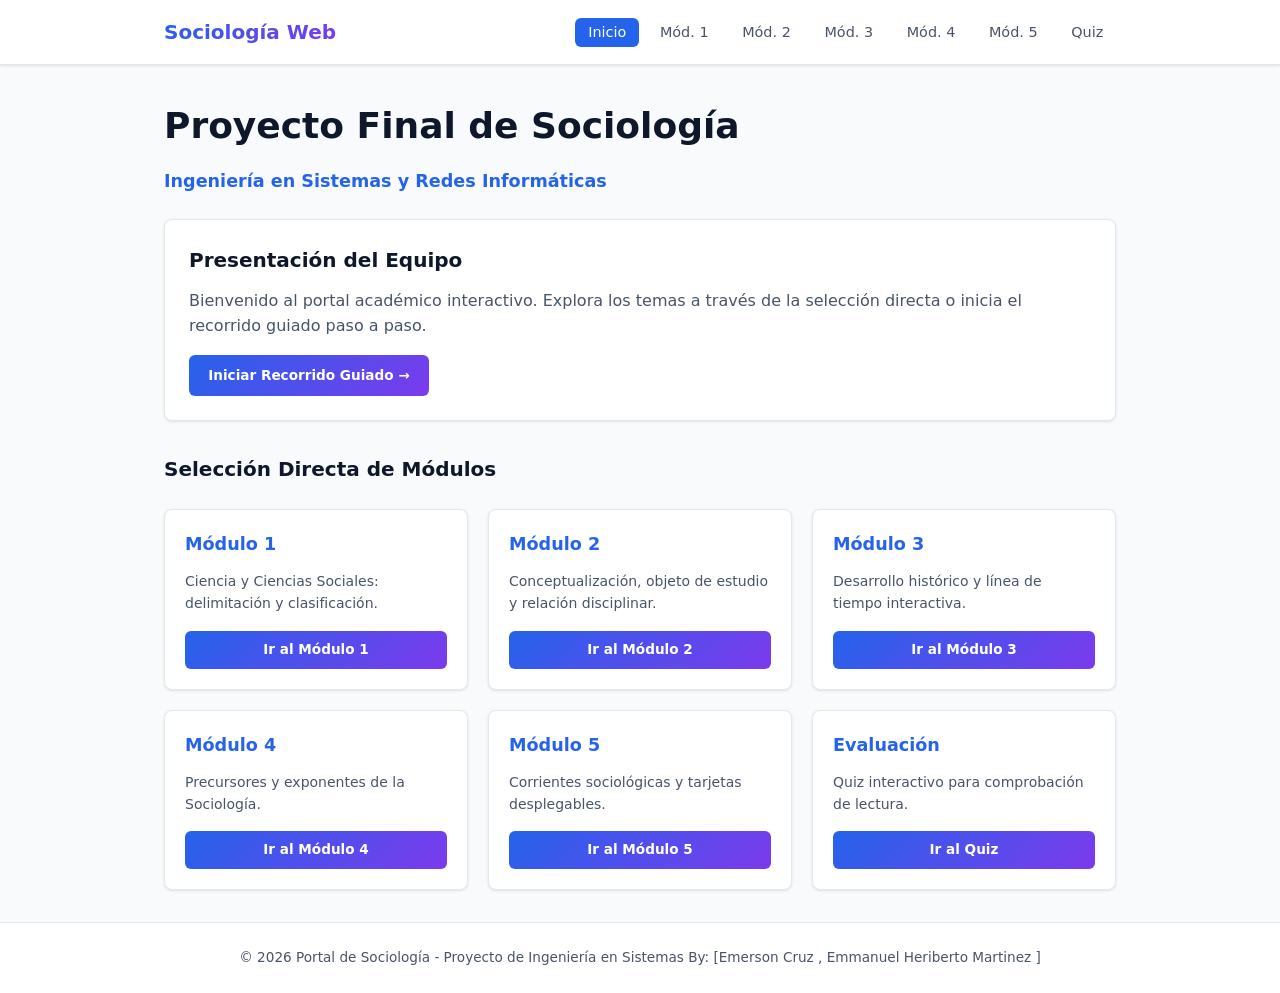
==== index.html @ 3f466002 "Primer commit" ====
<!DOCTYPE html>
<html lang="es">
<head>
  <meta charset="UTF-8">
  <meta name="viewport" content="width=device-width, initial-scale=1.0">
  <title>Inicio - Sociología Web</title>
  <link rel="stylesheet" href="diseño.css">
</head>
<body>

  <header>
    <nav>
      <div class="logo">Sociología Web</div>
      <ul>
        <li><a href="index.html" class="active">Inicio</a></li>
        <li><a href="modulo1.html">Mód. 1</a></li>
        <li><a href="modulo2.html">Mód. 2</a></li>
        <li><a href="modulo3.html">Mód. 3</a></li>
        <li><a href="modulo4.html">Mód. 4</a></li>
        <li><a href="modulo5.html">Mód. 5</a></li>
        <li><a href="quiz.html">Quiz</a></li>
      </ul>
    </nav>
  </header>

  <main>
    <section>
      <h1>Proyecto Final de Sociología</h1>
      <p class="subtitle">Ingeniería en Sistemas y Redes Informáticas</p>
      
      <div class="card">
        <h3>Presentación del Equipo</h3>
        <p>Bienvenido al portal académico interactivo. Explora los temas a través de la selección directa o inicia el recorrido guiado paso a paso.</p>
        <a href="modulo1.html" class="btn-link" style="display: inline-block; width: auto; padding: 0.6rem 1.2rem;">Iniciar Recorrido Guiado &rarr;</a>
      </div>

      <h3 style="margin-top: 2rem;">Selección Directa de Módulos</h3>
      <div class="modules-grid">
        <div class="module-card">
          <div>
            <h4>Módulo 1</h4>
            <p>Ciencia y Ciencias Sociales: delimitación y clasificación.</p>
          </div>
          <a href="modulo1.html" class="btn-link">Ir al Módulo 1</a>
        </div>

        <div class="module-card">
          <div>
            <h4>Módulo 2</h4>
            <p>Conceptualización, objeto de estudio y relación disciplinar.</p>
          </div>
          <a href="modulo2.html" class="btn-link">Ir al Módulo 2</a>
        </div>

        <div class="module-card">
          <div>
            <h4>Módulo 3</h4>
            <p>Desarrollo histórico y línea de tiempo interactiva.</p>
          </div>
          <a href="modulo3.html" class="btn-link">Ir al Módulo 3</a>
        </div>

        <div class="module-card">
          <div>
            <h4>Módulo 4</h4>
            <p>Precursores y exponentes de la Sociología.</p>
          </div>
          <a href="modulo4.html" class="btn-link">Ir al Módulo 4</a>
        </div>

        <div class="module-card">
          <div>
            <h4>Módulo 5</h4>
            <p>Corrientes sociológicas y tarjetas desplegables.</p>
          </div>
          <a href="modulo5.html" class="btn-link">Ir al Módulo 5</a>
        </div>

        <div class="module-card">
          <div>
            <h4>Evaluación</h4>
            <p>Quiz interactivo para comprobación de lectura.</p>
          </div>
          <a href="quiz.html" class="btn-link">Ir al Quiz</a>
        </div>
      </div>
    </section>
  </main>

  <footer>
    <p>&copy; 2026 Portal de Sociología - Proyecto de Ingeniería en Sistemas By: [Emerson Cruz , Emmanuel Heriberto Martinez 
      ]</p>
  </footer>

</body>
</html>
---- diseño.css ----
/* ==========================================
   1. VARIABLES DE ESTILO Y TEMAS
   ========================================== */
:root {
  --primary-color: #2563eb;
  --primary-dark: #1d4ed8;
  --secondary-color: #7c3aed;
  --bg-main: #f8fafc;
  --bg-card: #ffffff;
  --text-primary: #0f172a;
  --text-secondary: #475569;
  --border-color: #e2e8f0;
  --shadow-sm: 0 1px 3px rgba(0, 0, 0, 0.1);
  --shadow-md: 0 4px 6px -1px rgba(0, 0, 0, 0.1);
  --radius-sm: 6px;
  --radius-md: 8px;
  --gradient-brand: linear-gradient(135deg, var(--primary-color), var(--secondary-color));
}

/* ==========================================
   2. REINICIO Y ESTILOS GENERALES
   ========================================== */
* {
  box-sizing: border-box;
  margin: 0;
  padding: 0;
}

body {
  font-family: system-ui, -apple-system, BlinkMacSystemFont, 'Segoe UI', Roboto, Oxygen, Ubuntu, Cantarell, sans-serif;
  background-color: var(--bg-main);
  color: var(--text-primary);
  line-height: 1.6;
  display: flex;
  flex-direction: column;
  min-height: 100vh;
}

main {
  flex: 1;
  max-width: 1000px;
  width: 100%;
  margin: 2rem auto;
  padding: 0 1.5rem;
}

h1, h2, h3, h4 {
  color: var(--text-primary);
  margin-bottom: 0.75rem;
  font-weight: 700;
}

h1 { font-size: 2.25rem; }
h2 { font-size: 1.75rem; border-bottom: 2px solid var(--border-color); padding-bottom: 0.5rem; margin-bottom: 1.5rem; }
h3 { font-size: 1.25rem; }

p {
  color: var(--text-secondary);
  margin-bottom: 1rem;
}

.subtitle {
  font-size: 1.1rem;
  color: var(--primary-color);
  font-weight: 600;
  margin-bottom: 1.5rem;
}

/* ==========================================
   3. CABECERA Y NAVEGACIÓN PRINCIPAL
   ========================================== */
header {
  background-color: var(--bg-card);
  border-bottom: 1px solid var(--border-color);
  position: sticky;
  top: 0;
  z-index: 100;
  box-shadow: var(--shadow-sm);
}

nav {
  max-width: 1000px;
  margin: 0 auto;
  display: flex;
  justify-content: space-between;
  align-items: center;
  padding: 1rem 1.5rem;
}

.logo {
  font-size: 1.25rem;
  font-weight: 800;
  background: var(--gradient-brand);
  background-clip: text;
  -webkit-background-clip: text;
  -webkit-text-fill-color: transparent;
}

nav ul {
  display: flex;
  list-style: none;
  gap: 0.5rem;
}

nav a {
  text-decoration: none;
  color: var(--text-secondary);
  font-weight: 500;
  font-size: 0.9rem;
  padding: 0.4rem 0.8rem;
  border-radius: var(--radius-sm);
  transition: all 0.2s ease;
}

nav a:hover {
  color: var(--primary-color);
  background-color: #eff6ff;
}

nav a.active {
  background-color: var(--primary-color);
  color: #ffffff !important;
}

/* ==========================================
   4. TARJETAS Y CONTENEDORES
   ========================================== */
.card {
  background-color: var(--bg-card);
  border: 1px solid var(--border-color);
  border-radius: var(--radius-md);
  padding: 1.5rem;
  margin-bottom: 1.5rem;
  box-shadow: var(--shadow-sm);
}

/* Grid de Selección Directa en el Index */
.modules-grid {
  display: grid;
  grid-template-columns: repeat(auto-fit, minmax(260px, 1fr));
  gap: 1.25rem;
  margin-top: 1.5rem;
}

.module-card {
  background: var(--bg-card);
  border: 1px solid var(--border-color);
  border-radius: var(--radius-md);
  padding: 1.25rem;
  display: flex;
  flex-direction: column;
  justify-content: space-between;
  box-shadow: var(--shadow-sm);
  transition: transform 0.2s, box-shadow 0.2s;
}

.module-card:hover {
  transform: translateY(-3px);
  box-shadow: var(--shadow-md);
}

.module-card h4 {
  color: var(--primary-color);
  font-size: 1.1rem;
}

.module-card p {
  font-size: 0.875rem;
  margin-bottom: 1rem;
}

/* ==========================================
   5. BOTONES Y NAVEGACIÓN ENTRE MÓDULOS
   ========================================== */
.btn-link {
  display: inline-block;
  background: var(--gradient-brand);
  color: #ffffff !important;
  text-decoration: none;
  padding: 0.5rem 1rem;
  border-radius: var(--radius-sm);
  font-size: 0.85rem;
  font-weight: 600;
  text-align: center;
  transition: opacity 0.2s;
}

.btn-link:hover {
  opacity: 0.9;
}

.module-nav {
  display: flex;
  justify-content: space-between;
  align-items: center;
  margin-top: 2.5rem;
  padding-top: 1.5rem;
  border-top: 1px solid var(--border-color);
}

.btn-nav {
  background: #0f172a;
  color: #ffffff !important;
  text-decoration: none;
  padding: 0.65rem 1.25rem;
  border-radius: var(--radius-sm);
  font-size: 0.9rem;
  font-weight: 600;
  transition: opacity 0.2s;
}

.btn-nav:hover {
  opacity: 0.85;
}

.btn-next {
  background: var(--gradient-brand);
}

/* ==========================================
   6. LÍNEA DE TIEMPO (Módulo 3)
   ========================================== */
.timeline {
  position: relative;
  border-left: 3px solid var(--primary-color);
  margin: 1.5rem 0 1.5rem 1rem;
  padding-left: 1.5rem;
}

.timeline-event {
  margin-bottom: 1.5rem;
  position: relative;
}

.timeline-event::before {
  content: '';
  position: absolute;
  left: -2.05rem;
  top: 0.25rem;
  width: 12px;
  height: 12px;
  border-radius: 50%;
  background-color: var(--primary-color);
  border: 3px solid var(--bg-main);
}

.timeline-event h4 {
  color: var(--primary-color);
  font-size: 1rem;
  margin-bottom: 0.25rem;
}

/* ==========================================
   7. ACORDEÓN DESPLEGABLE (Módulo 5)
   ========================================== */
.accordion-container {
  display: flex;
  flex-direction: column;
  gap: 0.75rem;
  margin-top: 1rem;
}

.accordion-item {
  border: 1px solid var(--border-color);
  border-radius: var(--radius-md);
  overflow: hidden;
  background-color: var(--bg-card);
}

.accordion-header {
  width: 100%;
  padding: 1rem 1.25rem;
  background: none;
  border: none;
  display: flex;
  justify-content: space-between;
  align-items: center;
  font-size: 1rem;
  font-weight: 600;
  color: var(--text-primary);
  cursor: pointer;
  text-align: left;
}

.accordion-header:hover {
  background-color: #f1f5f9;
}

.accordion-content {
  padding: 1rem 1.25rem;
  border-top: 1px solid var(--border-color);
  background-color: #fafafa;
}

.hidden {
  display: none;
}

/* ==========================================
   8. EVALUACIÓN Y QUIZ (quiz.html)
   ========================================== */
.quiz-card {
  background-color: var(--bg-card);
  border: 1px solid var(--border-color);
  border-radius: var(--radius-md);
  padding: 1.5rem;
}

.quiz-option {
  display: block;
  margin: 0.5rem 0;
  padding: 0.5rem 0.75rem;
  border: 1px solid var(--border-color);
  border-radius: var(--radius-sm);
  cursor: pointer;
  transition: background-color 0.2s;
}

.quiz-option:hover {
  background-color: #f1f5f9;
}

.quiz-option input {
  margin-right: 0.5rem;
}

.btn-submit {
  margin-top: 1rem;
  background-color: var(--primary-color);
  color: #ffffff;
  border: none;
  padding: 0.65rem 1.25rem;
  border-radius: var(--radius-sm);
  font-weight: 600;
  cursor: pointer;
  transition: background-color 0.2s;
}

.btn-submit:hover {
  background-color: var(--primary-dark);
}

.quiz-result {
  margin-top: 1rem;
  padding: 0.75rem;
  border-radius: var(--radius-sm);
  font-weight: 600;
  display: none;
}

.quiz-result.success {
  display: block;
  background-color: #dcfce7;
  color: #166534;
  border: 1px solid #bbf7d0;
}

.quiz-result.error {
  display: block;
  background-color: #fee2e2;
  color: #991b1b;
  border: 1px solid #fecaca;
}

/* ==========================================
   9. PIE DE PÁGINA
   ========================================== */
footer {
  background-color: var(--bg-card);
  border-top: 1px solid var(--border-color);
  text-align: center;
  padding: 1.5rem;
  margin-top: auto;
}

footer p {
  font-size: 0.85rem;
  color: var(--text-secondary);
  margin-bottom: 0;
}

/* ==========================================
   10. ADAPTABILIDAD RESPONSIVA
   ========================================== */
@media (max-width: 640px) {
  nav {
    flex-direction: column;
    gap: 1rem;
  }

  nav ul {
    flex-wrap: wrap;
    justify-content: center;
  }

  .module-nav {
    flex-direction: column;
    gap: 0.75rem;
  }

  .btn-nav {
    width: 100%;
    text-align: center;
  }
}
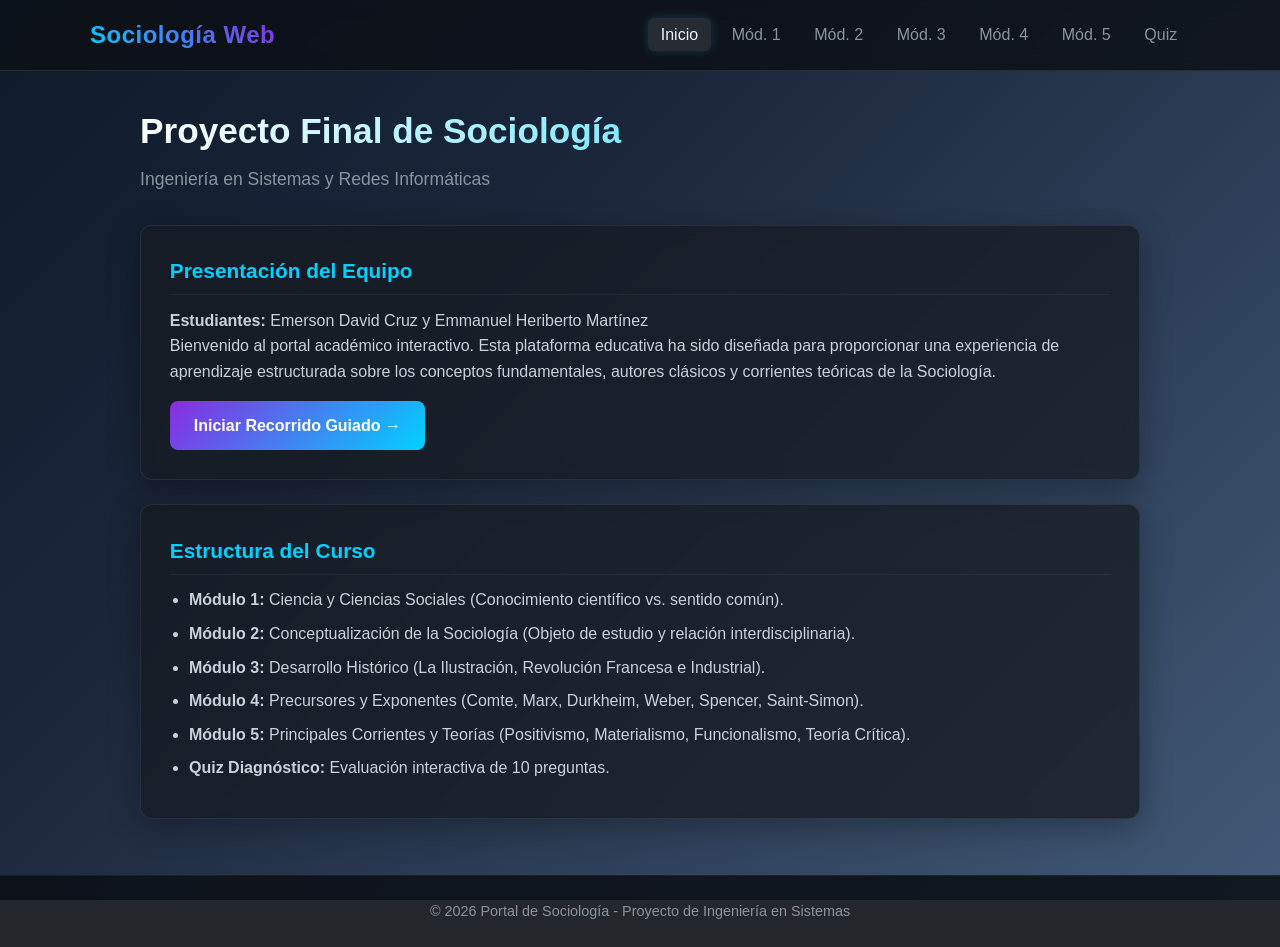
==== commit 17964bfe: "Actualización de módulos y estilos del proyecto" ====
--- a/index.html
+++ b/index.html
@@ -25,71 +25,32 @@
 
   <main>
     <section>
-      <h1>Proyecto Final de Sociología</h1>
+      <h2>Proyecto Final de Sociología</h2>
       <p class="subtitle">Ingeniería en Sistemas y Redes Informáticas</p>
-      
+
       <div class="card">
         <h3>Presentación del Equipo</h3>
-        <p>Bienvenido al portal académico interactivo. Explora los temas a través de la selección directa o inicia el recorrido guiado paso a paso.</p>
-        <a href="modulo1.html" class="btn-link" style="display: inline-block; width: auto; padding: 0.6rem 1.2rem;">Iniciar Recorrido Guiado &rarr;</a>
+        <p><strong>Estudiantes:</strong> Emerson David Cruz y Emmanuel Heriberto Martínez</p>
+        <p>Bienvenido al portal académico interactivo. Esta plataforma educativa ha sido diseñada para proporcionar una experiencia de aprendizaje estructurada sobre los conceptos fundamentales, autores clásicos y corrientes teóricas de la Sociología.</p>
+        <a href="modulo1.html" class="btn-nav btn-next" style="display: inline-block; margin-top: 1rem;">Iniciar Recorrido Guiado &rarr;</a>
       </div>
 
-      <h3 style="margin-top: 2rem;">Selección Directa de Módulos</h3>
-      <div class="modules-grid">
-        <div class="module-card">
-          <div>
-            <h4>Módulo 1</h4>
-            <p>Ciencia y Ciencias Sociales: delimitación y clasificación.</p>
-          </div>
-          <a href="modulo1.html" class="btn-link">Ir al Módulo 1</a>
-        </div>
-
-        <div class="module-card">
-          <div>
-            <h4>Módulo 2</h4>
-            <p>Conceptualización, objeto de estudio y relación disciplinar.</p>
-          </div>
-          <a href="modulo2.html" class="btn-link">Ir al Módulo 2</a>
-        </div>
-
-        <div class="module-card">
-          <div>
-            <h4>Módulo 3</h4>
-            <p>Desarrollo histórico y línea de tiempo interactiva.</p>
-          </div>
-          <a href="modulo3.html" class="btn-link">Ir al Módulo 3</a>
-        </div>
-
-        <div class="module-card">
-          <div>
-            <h4>Módulo 4</h4>
-            <p>Precursores y exponentes de la Sociología.</p>
-          </div>
-          <a href="modulo4.html" class="btn-link">Ir al Módulo 4</a>
-        </div>
-
-        <div class="module-card">
-          <div>
-            <h4>Módulo 5</h4>
-            <p>Corrientes sociológicas y tarjetas desplegables.</p>
-          </div>
-          <a href="modulo5.html" class="btn-link">Ir al Módulo 5</a>
-        </div>
-
-        <div class="module-card">
-          <div>
-            <h4>Evaluación</h4>
-            <p>Quiz interactivo para comprobación de lectura.</p>
-          </div>
-          <a href="quiz.html" class="btn-link">Ir al Quiz</a>
-        </div>
+      <div class="card">
+        <h3>Estructura del Curso</h3>
+        <ul>
+          <li><strong>Módulo 1:</strong> Ciencia y Ciencias Sociales (Conocimiento científico vs. sentido común).</li>
+          <li><strong>Módulo 2:</strong> Conceptualización de la Sociología (Objeto de estudio y relación interdisciplinaria).</li>
+          <li><strong>Módulo 3:</strong> Desarrollo Histórico (La Ilustración, Revolución Francesa e Industrial).</li>
+          <li><strong>Módulo 4:</strong> Precursores y Exponentes (Comte, Marx, Durkheim, Weber, Spencer, Saint-Simon).</li>
+          <li><strong>Módulo 5:</strong> Principales Corrientes y Teorías (Positivismo, Materialismo, Funcionalismo, Teoría Crítica).</li>
+          <li><strong>Quiz Diagnóstico:</strong> Evaluación interactiva de 10 preguntas.</li>
+        </ul>
       </div>
     </section>
   </main>
 
   <footer>
-    <p>&copy; 2026 Portal de Sociología - Proyecto de Ingeniería en Sistemas By: [Emerson Cruz , Emmanuel Heriberto Martinez 
-      ]</p>
+    <p>&copy; 2026 Portal de Sociología - Proyecto de Ingeniería en Sistemas</p>
   </footer>
 
 </body>
--- a/diseño.css
+++ b/diseño.css
@@ -1,401 +1,222 @@
-/* ==========================================
-   1. VARIABLES DE ESTILO Y TEMAS
-   ========================================== */
+/* ==========================================================================
+   1. VARIABLES GLOBALES Y RESETEO
+   ========================================================================== */
 :root {
-  --primary-color: #2563eb;
-  --primary-dark: #1d4ed8;
-  --secondary-color: #7c3aed;
-  --bg-main: #f8fafc;
-  --bg-card: #ffffff;
-  --text-primary: #0f172a;
-  --text-secondary: #475569;
-  --border-color: #e2e8f0;
-  --shadow-sm: 0 1px 3px rgba(0, 0, 0, 0.1);
-  --shadow-md: 0 4px 6px -1px rgba(0, 0, 0, 0.1);
-  --radius-sm: 6px;
-  --radius-md: 8px;
-  --gradient-brand: linear-gradient(135deg, var(--primary-color), var(--secondary-color));
-}
-
-/* ==========================================
-   2. REINICIO Y ESTILOS GENERALES
-   ========================================== */
+  --font-primary: 'Segoe UI', Tahoma, Geneva, Verdana, sans-serif;
+  --bg-gradient: linear-gradient(135deg, #0d1b2a 0%, #1b263b 35%, #415a77 100%);
+  --card-bg: rgba(22, 27, 34, 0.75);
+  --accent-purple: #8a2be2;
+  --accent-blue: #00d2ff;
+  --accent-red: #ff4b2b;
+  --text-main: #f0f6fc;
+  --text-muted: #8b949e;
+  --border-glow: rgba(138, 43, 226, 0.3);
+}
+
 * {
-  box-sizing: border-box;
   margin: 0;
   padding: 0;
+  box-sizing: border-box;
 }
 
 body {
-  font-family: system-ui, -apple-system, BlinkMacSystemFont, 'Segoe UI', Roboto, Oxygen, Ubuntu, Cantarell, sans-serif;
-  background-color: var(--bg-main);
-  color: var(--text-primary);
+  font-family: var(--font-primary);
+  background: var(--bg-gradient);
+  background-attachment: fixed;
+  color: var(--text-main);
   line-height: 1.6;
+  min-height: 100vh;
   display: flex;
   flex-direction: column;
-  min-height: 100vh;
-}
-
+}
+
+/* ==========================================================================
+   2. ENCABEZADO Y NAVEGACIÓN
+   ========================================================================== */
+header {
+  background: rgba(13, 17, 23, 0.85);
+  backdrop-filter: blur(10px);
+  position: sticky;
+  top: 0;
+  z-index: 1000;
+  border-bottom: 1px solid rgba(255, 255, 255, 0.1);
+  padding: 1rem 2rem;
+}
+
+nav {
+  max-width: 1100px;
+  margin: 0 auto;
+  display: flex;
+  justify-content: space-between;
+  align-items: center;
+  flex-wrap: wrap;
+  gap: 1rem;
+}
+
+.logo {
+  font-size: 1.5rem;
+  font-weight: 700;
+  background: linear-gradient(45deg, var(--accent-blue), var(--accent-purple));
+  background-clip: text;
+  -webkit-background-clip: text;
+  -webkit-text-fill-color: transparent;
+  letter-spacing: 0.5px;
+}
+
+nav ul {
+  display: flex;
+  list-style: none;
+  gap: 0.5rem;
+  flex-wrap: wrap;
+}
+
+nav a {
+  color: var(--text-muted);
+  text-decoration: none;
+  padding: 0.5rem 0.8rem;
+  border-radius: 6px;
+  font-weight: 500;
+  transition: all 0.3s ease;
+}
+
+nav a:hover,
+nav a.active {
+  color: var(--text-main);
+  background: rgba(255, 255, 255, 0.1);
+  box-shadow: 0 0 10px rgba(0, 210, 255, 0.2);
+}
+
+/* ==========================================================================
+   3. CONTENIDO PRINCIPAL Y TARJETAS
+   ========================================================================== */
 main {
   flex: 1;
   max-width: 1000px;
-  width: 100%;
+  width: 90%;
   margin: 2rem auto;
-  padding: 0 1.5rem;
-}
-
-h1, h2, h3, h4 {
-  color: var(--text-primary);
-  margin-bottom: 0.75rem;
-  font-weight: 700;
-}
-
-h1 { font-size: 2.25rem; }
-h2 { font-size: 1.75rem; border-bottom: 2px solid var(--border-color); padding-bottom: 0.5rem; margin-bottom: 1.5rem; }
-h3 { font-size: 1.25rem; }
-
-p {
-  color: var(--text-secondary);
-  margin-bottom: 1rem;
-}
-
-.subtitle {
-  font-size: 1.1rem;
-  color: var(--primary-color);
-  font-weight: 600;
-  margin-bottom: 1.5rem;
-}
-
-/* ==========================================
-   3. CABECERA Y NAVEGACIÓN PRINCIPAL
-   ========================================== */
-header {
-  background-color: var(--bg-card);
-  border-bottom: 1px solid var(--border-color);
-  position: sticky;
-  top: 0;
-  z-index: 100;
-  box-shadow: var(--shadow-sm);
-}
-
-nav {
-  max-width: 1000px;
-  margin: 0 auto;
-  display: flex;
-  justify-content: space-between;
-  align-items: center;
-  padding: 1rem 1.5rem;
-}
-
-.logo {
-  font-size: 1.25rem;
-  font-weight: 800;
-  background: var(--gradient-brand);
+}
+
+h2 {
+  font-size: 2.2rem;
+  margin-bottom: 0.3rem;
+  background: linear-gradient(90deg, #ffffff, var(--accent-blue));
   background-clip: text;
   -webkit-background-clip: text;
   -webkit-text-fill-color: transparent;
 }
 
-nav ul {
-  display: flex;
-  list-style: none;
-  gap: 0.5rem;
-}
-
-nav a {
+.subtitle {
+  color: var(--text-muted);
+  font-size: 1.1rem;
+  margin-bottom: 2rem;
+}
+
+.card {
+  background: var(--card-bg);
+  border: 1px solid rgba(255, 255, 255, 0.08);
+  border-radius: 12px;
+  padding: 1.8rem;
+  margin-bottom: 1.5rem;
+  backdrop-filter: blur(8px);
+  box-shadow: 0 8px 32px 0 rgba(0, 0, 0, 0.3);
+  transition: transform 0.3s ease, border-color 0.3s ease, box-shadow 0.3s ease;
+}
+
+.card:hover {
+  transform: translateY(-4px);
+  border-color: var(--accent-purple);
+  box-shadow: 0 10px 25px var(--border-glow);
+}
+
+.card h3 {
+  color: var(--accent-blue);
+  margin-bottom: 0.8rem;
+  font-size: 1.3rem;
+  border-bottom: 1px solid rgba(255, 255, 255, 0.05);
+  padding-bottom: 0.4rem;
+}
+
+.card p, .card ul {
+  color: #c9d1d9;
+}
+
+.card ul {
+  padding-left: 1.2rem;
+  margin-top: 0.5rem;
+}
+
+.card li {
+  margin-bottom: 0.5rem;
+}
+
+/* ==========================================================================
+   4. BOTONES Y NAVEGACIÓN DE MÓDULOS
+   ========================================================================== */
+.module-nav {
+  display: flex;
+  justify-content: space-between;
+  gap: 1rem;
+  margin-top: 2rem;
+}
+
+.btn-nav {
+  display: inline-flex;
+  align-items: center;
+  justify-content: center;
+  padding: 0.75rem 1.5rem;
+  border-radius: 8px;
   text-decoration: none;
-  color: var(--text-secondary);
-  font-weight: 500;
-  font-size: 0.9rem;
-  padding: 0.4rem 0.8rem;
-  border-radius: var(--radius-sm);
-  transition: all 0.2s ease;
-}
-
-nav a:hover {
-  color: var(--primary-color);
-  background-color: #eff6ff;
-}
-
-nav a.active {
-  background-color: var(--primary-color);
-  color: #ffffff !important;
-}
-
-/* ==========================================
-   4. TARJETAS Y CONTENEDORES
-   ========================================== */
-.card {
-  background-color: var(--bg-card);
-  border: 1px solid var(--border-color);
-  border-radius: var(--radius-md);
-  padding: 1.5rem;
-  margin-bottom: 1.5rem;
-  box-shadow: var(--shadow-sm);
-}
-
-/* Grid de Selección Directa en el Index */
-.modules-grid {
-  display: grid;
-  grid-template-columns: repeat(auto-fit, minmax(260px, 1fr));
-  gap: 1.25rem;
-  margin-top: 1.5rem;
-}
-
-.module-card {
-  background: var(--bg-card);
-  border: 1px solid var(--border-color);
-  border-radius: var(--radius-md);
-  padding: 1.25rem;
-  display: flex;
-  flex-direction: column;
-  justify-content: space-between;
-  box-shadow: var(--shadow-sm);
-  transition: transform 0.2s, box-shadow 0.2s;
-}
-
-.module-card:hover {
-  transform: translateY(-3px);
-  box-shadow: var(--shadow-md);
-}
-
-.module-card h4 {
-  color: var(--primary-color);
-  font-size: 1.1rem;
-}
-
-.module-card p {
-  font-size: 0.875rem;
-  margin-bottom: 1rem;
-}
-
-/* ==========================================
-   5. BOTONES Y NAVEGACIÓN ENTRE MÓDULOS
-   ========================================== */
-.btn-link {
-  display: inline-block;
-  background: var(--gradient-brand);
-  color: #ffffff !important;
-  text-decoration: none;
-  padding: 0.5rem 1rem;
-  border-radius: var(--radius-sm);
-  font-size: 0.85rem;
   font-weight: 600;
-  text-align: center;
-  transition: opacity 0.2s;
-}
-
-.btn-link:hover {
-  opacity: 0.9;
-}
-
-.module-nav {
-  display: flex;
-  justify-content: space-between;
-  align-items: center;
-  margin-top: 2.5rem;
-  padding-top: 1.5rem;
-  border-top: 1px solid var(--border-color);
-}
-
-.btn-nav {
-  background: #0f172a;
-  color: #ffffff !important;
-  text-decoration: none;
-  padding: 0.65rem 1.25rem;
-  border-radius: var(--radius-sm);
-  font-size: 0.9rem;
-  font-weight: 600;
-  transition: opacity 0.2s;
+  color: #ffffff;
+  background: rgba(255, 255, 255, 0.05);
+  border: 1px solid rgba(255, 255, 255, 0.15);
+  transition: all 0.3s ease;
 }
 
 .btn-nav:hover {
-  opacity: 0.85;
+  background: rgba(255, 255, 255, 0.15);
+  transform: translateY(-2px);
 }
 
 .btn-next {
-  background: var(--gradient-brand);
-}
-
-/* ==========================================
-   6. LÍNEA DE TIEMPO (Módulo 3)
-   ========================================== */
-.timeline {
-  position: relative;
-  border-left: 3px solid var(--primary-color);
-  margin: 1.5rem 0 1.5rem 1rem;
-  padding-left: 1.5rem;
-}
-
-.timeline-event {
-  margin-bottom: 1.5rem;
-  position: relative;
-}
-
-.timeline-event::before {
-  content: '';
-  position: absolute;
-  left: -2.05rem;
-  top: 0.25rem;
-  width: 12px;
-  height: 12px;
-  border-radius: 50%;
-  background-color: var(--primary-color);
-  border: 3px solid var(--bg-main);
-}
-
-.timeline-event h4 {
-  color: var(--primary-color);
-  font-size: 1rem;
-  margin-bottom: 0.25rem;
-}
-
-/* ==========================================
-   7. ACORDEÓN DESPLEGABLE (Módulo 5)
-   ========================================== */
-.accordion-container {
-  display: flex;
-  flex-direction: column;
-  gap: 0.75rem;
-  margin-top: 1rem;
-}
-
-.accordion-item {
-  border: 1px solid var(--border-color);
-  border-radius: var(--radius-md);
-  overflow: hidden;
-  background-color: var(--bg-card);
-}
-
-.accordion-header {
-  width: 100%;
-  padding: 1rem 1.25rem;
-  background: none;
+  background: linear-gradient(135deg, var(--accent-purple), var(--accent-blue));
   border: none;
-  display: flex;
-  justify-content: space-between;
-  align-items: center;
-  font-size: 1rem;
-  font-weight: 600;
-  color: var(--text-primary);
-  cursor: pointer;
-  text-align: left;
-}
-
-.accordion-header:hover {
-  background-color: #f1f5f9;
-}
-
-.accordion-content {
-  padding: 1rem 1.25rem;
-  border-top: 1px solid var(--border-color);
-  background-color: #fafafa;
-}
-
-.hidden {
-  display: none;
-}
-
-/* ==========================================
-   8. EVALUACIÓN Y QUIZ (quiz.html)
-   ========================================== */
-.quiz-card {
-  background-color: var(--bg-card);
-  border: 1px solid var(--border-color);
-  border-radius: var(--radius-md);
-  padding: 1.5rem;
-}
-
-.quiz-option {
-  display: block;
-  margin: 0.5rem 0;
-  padding: 0.5rem 0.75rem;
-  border: 1px solid var(--border-color);
-  border-radius: var(--radius-sm);
-  cursor: pointer;
-  transition: background-color 0.2s;
-}
-
-.quiz-option:hover {
-  background-color: #f1f5f9;
-}
-
-.quiz-option input {
-  margin-right: 0.5rem;
-}
-
-.btn-submit {
-  margin-top: 1rem;
-  background-color: var(--primary-color);
-  color: #ffffff;
-  border: none;
-  padding: 0.65rem 1.25rem;
-  border-radius: var(--radius-sm);
-  font-weight: 600;
-  cursor: pointer;
-  transition: background-color 0.2s;
-}
-
-.btn-submit:hover {
-  background-color: var(--primary-dark);
-}
-
-.quiz-result {
-  margin-top: 1rem;
-  padding: 0.75rem;
-  border-radius: var(--radius-sm);
-  font-weight: 600;
-  display: none;
-}
-
-.quiz-result.success {
-  display: block;
-  background-color: #dcfce7;
-  color: #166534;
-  border: 1px solid #bbf7d0;
-}
-
-.quiz-result.error {
-  display: block;
-  background-color: #fee2e2;
-  color: #991b1b;
-  border: 1px solid #fecaca;
-}
-
-/* ==========================================
-   9. PIE DE PÁGINA
-   ========================================== */
+}
+
+.btn-next:hover {
+  box-shadow: 0 0 15px rgba(138, 43, 226, 0.5);
+  opacity: 0.95;
+}
+
+/* ==========================================================================
+   5. PIE DE PÁGINA
+   ========================================================================== */
 footer {
-  background-color: var(--bg-card);
-  border-top: 1px solid var(--border-color);
   text-align: center;
   padding: 1.5rem;
+  background: rgba(13, 17, 23, 0.9);
+  color: var(--text-muted);
+  font-size: 0.9rem;
+  border-top: 1px solid rgba(255, 255, 255, 0.05);
   margin-top: auto;
 }
 
-footer p {
-  font-size: 0.85rem;
-  color: var(--text-secondary);
-  margin-bottom: 0;
-}
-
-/* ==========================================
-   10. ADAPTABILIDAD RESPONSIVA
-   ========================================== */
-@media (max-width: 640px) {
+/* ==========================================================================
+   6. ADAPTABILIDAD (RESPONSIVE)
+   ========================================================================== */
+@media (max-width: 768px) {
   nav {
     flex-direction: column;
-    gap: 1rem;
-  }
-
+    align-items: flex-start;
+  }
+  
   nav ul {
-    flex-wrap: wrap;
-    justify-content: center;
+    width: 100%;
+    justify-content: space-between;
   }
 
   .module-nav {
     flex-direction: column;
-    gap: 0.75rem;
   }
 
   .btn-nav {
